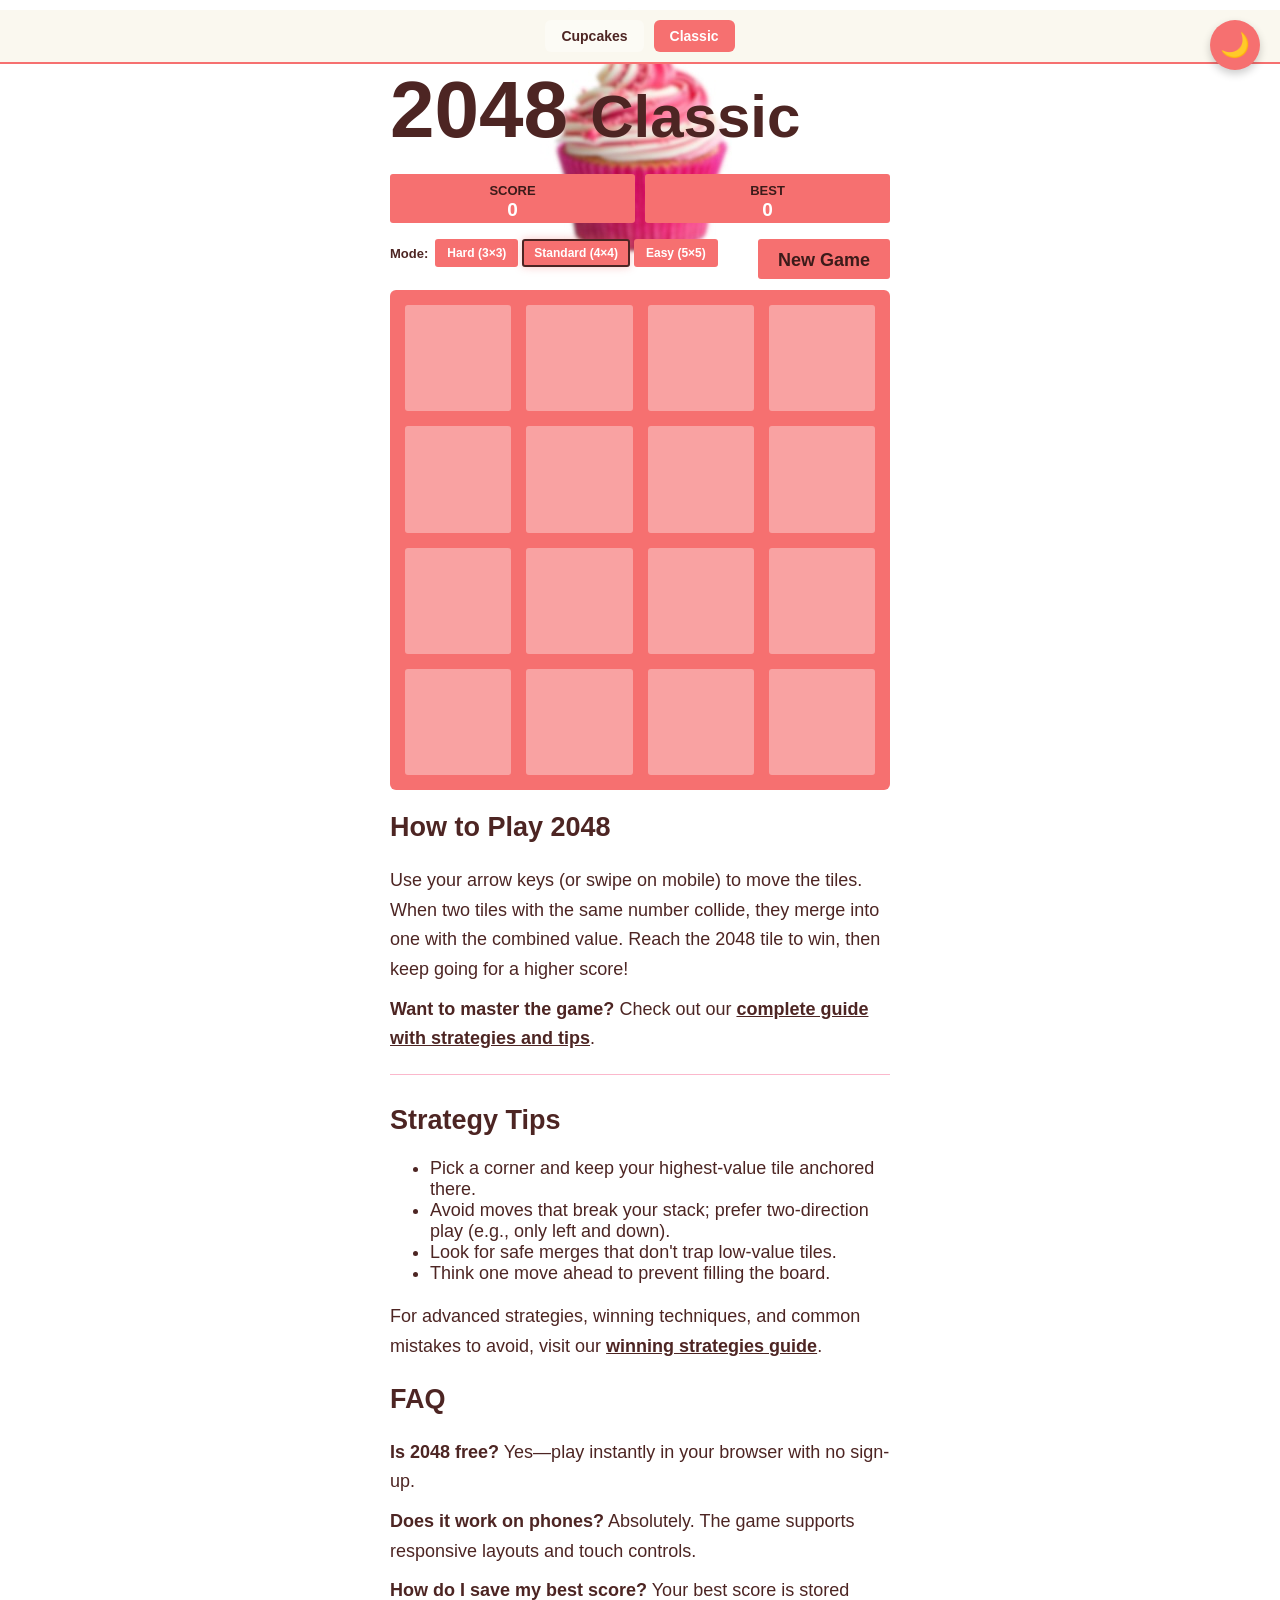
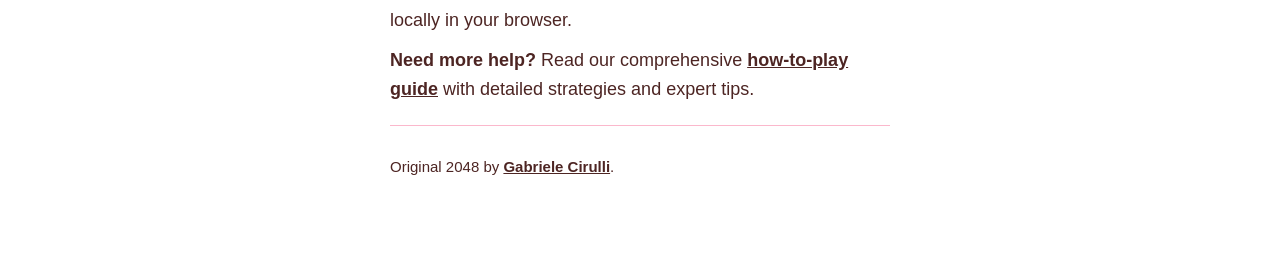
==== 2048-classic/index.html @ 0c113b05 "add classic mode" ====
<!DOCTYPE html>
<html lang="en">
<head>
  <meta charset="utf-8">
  <title>Play 2048 Classic — Original Number Puzzle | Free Online Game</title>
  <meta name="description" content="Play the classic 2048 puzzle game online. Merge number tiles to reach 2048 and beyond. Smooth gameplay, keyboard and swipe controls.">
  <meta name="referrer" content="strict-origin-when-cross-origin">
  <meta name="robots" content="index, follow">
  <meta name="theme-color" content="#f67070">

  <link rel="manifest" href="/manifest.json">

  <link href="/style/main.css" rel="stylesheet" type="text/css">

  <!-- Favicons for Google Search Results and browsers -->
  <link rel="icon" type="image/x-icon" href="/favicon.ico">
  <link rel="icon" type="image/png" sizes="16x16" href="/favicon.ico">
  <link rel="icon" type="image/png" sizes="32x32" href="/favicon.ico">
  <link rel="icon" type="image/png" sizes="48x48" href="/favicon.ico">
  <link rel="icon" type="image/png" sizes="96x96" href="/favicon.ico">
  <link rel="icon" type="image/png" sizes="192x192" href="/meta/apple-touch-icon.png">
  <link rel="apple-touch-icon" sizes="180x180" href="/meta/apple-touch-icon.png">
  <meta name="mobile-web-app-capable" content="yes">
  <meta name="apple-mobile-web-app-status-bar-style" content="black">

  <meta name="HandheldFriendly" content="True">
  <meta name="MobileOptimized" content="320">
  <meta name="viewport" content="width=device-width, initial-scale=1, maximum-scale=1, user-scalable=no">
  <meta name="format-detection" content="telephone=no" />

  <meta property="og:type" content="website">
  <meta property="og:title" content="Play 2048 Classic — Original Number Puzzle | Free Online Game">
  <meta property="og:description" content="Merge number tiles to reach 2048. Fast, responsive, and fun puzzle you can play in your browser.">
  <meta property="og:image" content="/style/img/1024.jpg">
  <meta property="og:image:alt" content="2048 Classic gameplay board">
  <meta property="og:url" content="/2048-classic/">

  <meta name="twitter:card" content="summary_large_image">
  <meta name="twitter:title" content="Play 2048 Classic — Free Online Puzzle">
  <meta name="twitter:description" content="Swipe or use arrow keys to combine numbers and score big.">
  <meta name="twitter:image" content="/style/img/1024.jpg">

  <link rel="preload" href="/style/fonts/ClearSans-Regular-webfont.woff" as="font" type="font/woff" crossorigin>
  <link rel="preload" href="/style/fonts/ClearSans-Bold-webfont.woff" as="font" type="font/woff" crossorigin>

  <!-- Google Analytics 4 -->
  <script>
    // Only load Google Analytics if not on localhost
    if (window.location.hostname !== 'localhost' && window.location.hostname !== '127.0.0.1') {
      // Dynamically load GA script
      var script = document.createElement('script');
      script.async = true;
      script.src = 'https://www.googletagmanager.com/gtag/js?id=G-WNR2M1MHVH';
      document.head.appendChild(script);

      window.dataLayer = window.dataLayer || [];
      function gtag(){dataLayer.push(arguments);}
      gtag('js', new Date());
      gtag('config', 'G-WNR2M1MHVH', {
        send_page_view: true,
        anonymize_ip: true,
        cookie_flags: 'SameSite=None;Secure'
      });
    }
  </script>
</head>
<body class="classic-theme">
  <div class="theme-switcher">
    <a href="/2048-cupcakes/">Cupcakes</a>
    <a href="/2048-classic/" class="active">Classic</a>
  </div>
  <div class="container">
    <button id="dark-mode-toggle" class="dark-mode-toggle" aria-label="Toggle dark mode" title="Toggle dark mode">
      <span class="toggle-icon">🌙</span>
    </button>
    <div class="heading">
      <div class="title-container">
        <h1 class="title">2048 <small>Classic</small></h1>
      </div>
      <div class="scores-container">
        <div class="score-container">0</div>
        <div class="best-container">0</div>
      </div>
    </div>

    <div class="above-game">
      <div class="mode-buttons-inline">
        <span class="mode-label">Mode:</span>
        <a href="/2048-classic/3x3/" class="mode-button-inline" title="Hard - 3×3 Grid">Hard<span class="grid-size"> (3×3)</span></a>
        <a href="/2048-classic/" class="mode-button-inline active" title="Standard - 4×4 Grid">Standard<span class="grid-size"> (4×4)</span></a>
        <a href="/2048-classic/5x5/" class="mode-button-inline" title="Easy - 5×5 Grid">Easy<span class="grid-size"> (5×5)</span></a>
      </div>
      <a class="restart-button"><span class="restart-text">New Game</span><img src="/style/img/new-game.svg" class="restart-icon" alt="New Game"></a>
    </div>

    <div class="game-container">
      <div class="game-message">
        <p></p>
        <div class="lower">
	        <a class="keep-playing-button">Keep going</a>
          <a class="retry-button">Retry</a>
          <div class="score-sharing"></div>
        </div>
      </div>

      <div class="grid-container">
        <div class="grid-row">
          <div class="grid-cell"></div>
          <div class="grid-cell"></div>
          <div class="grid-cell"></div>
          <div class="grid-cell"></div>
        </div>
        <div class="grid-row">
          <div class="grid-cell"></div>
          <div class="grid-cell"></div>
          <div class="grid-cell"></div>
          <div class="grid-cell"></div>
        </div>
        <div class="grid-row">
          <div class="grid-cell"></div>
          <div class="grid-cell"></div>
          <div class="grid-cell"></div>
          <div class="grid-cell"></div>
        </div>
        <div class="grid-row">
          <div class="grid-cell"></div>
          <div class="grid-cell"></div>
          <div class="grid-cell"></div>
          <div class="grid-cell"></div>
        </div>
      </div>

      <div class="tile-container">

      </div>
    </div>

    <section aria-labelledby="how-to-play">
      <h2 id="how-to-play">How to Play 2048</h2>
      <p>Use your arrow keys (or swipe on mobile) to move the tiles. When two tiles with the same number collide, they merge into one with the combined value. Reach the 2048 tile to win, then keep going for a higher score!</p>
      <p><strong>Want to master the game?</strong> Check out our <a href="/2048-classic/how-to-play/" title="Complete guide to playing 2048">complete guide with strategies and tips</a>.</p>
    </section>
    <hr>
    <section aria-labelledby="strategy-tips">
      <h2 id="strategy-tips">Strategy Tips</h2>
      <ul>
        <li>Pick a corner and keep your highest-value tile anchored there.</li>
        <li>Avoid moves that break your stack; prefer two-direction play (e.g., only left and down).</li>
        <li>Look for safe merges that don't trap low-value tiles.</li>
        <li>Think one move ahead to prevent filling the board.</li>
      </ul>
      <p>For advanced strategies, winning techniques, and common mistakes to avoid, visit our <a href="/2048-classic/how-to-win/" title="How to win 2048 strategies">winning strategies guide</a>.</p>
    </section>
    <section aria-labelledby="faq">
      <h2 id="faq">FAQ</h2>
      <p><strong>Is 2048 free?</strong> Yes—play instantly in your browser with no sign-up.</p>
      <p><strong>Does it work on phones?</strong> Absolutely. The game supports responsive layouts and touch controls.</p>
      <p><strong>How do I save my best score?</strong> Your best score is stored locally in your browser.</p>
      <p><strong>Need more help?</strong> Read our comprehensive <a href="/2048-classic/how-to-play/" title="How to play 2048 guide">how-to-play guide</a> with detailed strategies and expert tips.</p>
    </section>
    <hr>
    <footer class="site-footer"><small>Original 2048 by <a href="http://gabrielecirulli.com" target="_blank" rel="noopener">Gabriele Cirulli</a>.</small></footer>
  </div>

  <!-- Offline message overlay (outside container to avoid scaling issues) -->
  <div id="offline-message" class="offline-overlay" style="display: none;">
    <div class="offline-content">
      <h2>No Internet Connection</h2>
      <p>Please connect to the internet to play 2048 Classic.</p>
      <p class="offline-subtitle">The game requires an active internet connection to function.</p>
    </div>
  </div>

  <script type="application/ld+json">
  {
    "@context": "https://schema.org",
    "@type": "Game",
    "name": "2048 Classic",
    "description": "Merge number tiles to reach 2048 in this free, browser-based puzzle game with keyboard and touch controls.",
    "genre": "Puzzle",
    "applicationCategory": "Game",
    "operatingSystem": "Browser",
    "image": "/style/img/1024.jpg",
    "url": "/2048-classic/"
  }
  </script>

  <script src="/js/game_config.js"></script>
  <script src="/js/dark_mode.js"></script>
  <script src="/js/bind_polyfill.js" defer></script>
  <script src="/js/classlist_polyfill.js" defer></script>
  <script src="/js/animframe_polyfill.js" defer></script>
  <script src="/js/l10n.js" defer></script>
  <script src="/js/localization.js" defer></script>
  <script src="/js/keyboard_input_manager.js" defer></script>
  <script src="/js/html_actuator.js" defer></script>
  <script src="/js/grid.js" defer></script>
  <script src="/js/tile.js" defer></script>
  <script src="/js/local_storage_manager.js" defer></script>
  <script src="/js/game_manager.js" defer></script>
  <script src="/js/application.js" defer></script>
  <script>
    window.twttr = (function (d,s,id) {
      var t, js, fjs = d.getElementsByTagName(s)[0];
      if (d.getElementById(id)) return; js=d.createElement(s); js.id=id;
      js.src="https://platform.twitter.com/widgets.js"; fjs.parentNode.insertBefore(js, fjs);
      return window.twttr || (t = { _e: [], ready: function(f){ t._e.push(f) } });
    }(document, "script", "twitter-wjs"));
  </script>

  <!-- Service Worker Registration for PWA -->
  <script>
    if ('serviceWorker' in navigator) {
      window.addEventListener('load', function() {
        navigator.serviceWorker.register('/sw.js')
          .then(function(registration) {
            console.log('ServiceWorker registration successful with scope: ', registration.scope);
          })
          .catch(function(error) {
            console.log('ServiceWorker registration failed: ', error);
          });
      });
    }
  </script>

  <!-- Offline Detection -->
  <script>
    (function() {
      var offlineMessage = document.getElementById('offline-message');
      var gameContainer = document.querySelector('.game-container');

      function updateOfflineStatus() {
        if (!navigator.onLine) {
          offlineMessage.style.display = 'flex';
          if (gameContainer) {
            gameContainer.style.pointerEvents = 'none';
            gameContainer.style.opacity = '0.5';
          }
        } else {
          offlineMessage.style.display = 'none';
          if (gameContainer) {
            gameContainer.style.pointerEvents = 'auto';
            gameContainer.style.opacity = '1';
          }
        }
      }

      // Check on load
      updateOfflineStatus();

      // Listen for online/offline events
      window.addEventListener('online', updateOfflineStatus);
      window.addEventListener('offline', updateOfflineStatus);

      // Also check periodically in case events don't fire
      setInterval(function() {
        fetch('/manifest.json', { method: 'HEAD', cache: 'no-cache' })
          .then(function() {
            if (!navigator.onLine) {
              // Force update if we detect connection
              updateOfflineStatus();
            }
          })
          .catch(function() {
            // Network error - we're offline
            if (navigator.onLine) {
              updateOfflineStatus();
            }
          });
      }, 5000);
    })();
  </script>
</body>
</html>
---- style/main.css ----
@import url(fonts/clear-sans.css);
/* $tile-gold-glow-color: lighten($tile-gold-color, 15%); */

/* CSS Variables for theming */
:root {
  --bg-color: #fff;
  --text-color: #4d2523;
  --background-image: url(img/image-blr.jpg);
  --container-bg: #faf8ef;
  --score-bg: #f67070;
  --score-label-color: #3c1b1a;
  --game-container-bg: #f67070;
  --grid-cell-bg: rgba(255, 255, 255, 0.35);
  --game-message-bg: rgba(255, 255, 255, 0.7);
  --link-color: #4d2523;
  --hr-color: #fbb8cc;
  --tile-2-bg: #fff;
  --tile-4-bg: #eeeaf1;
  --tile-8-bg: #ddd5e3;
  --tile-16-bg: #ccc0d5;
  --tile-32-bg: #bcabc7;
  --tile-64-bg: #ab96b9;
  --tile-128-bg: #9a81ab;
  --tile-256-bg: #8a6c9d;
  --tile-512-bg: #79578f;
  --tile-1024-bg: #684281;
  --tile-2048-bg: #582e74;
  --tile-super-bg: #343236;
  --offline-bg: rgba(0, 0, 0, 0.85);
  --offline-content-bg: #faf8ef;
  --offline-text: #776e65;
  --guide-section-bg: #faf8ef;
  --guide-title-color: #4d2523;
  --guide-intro-color: #000000;
  --guide-border-color: #f67070;
  --guide-heading-color: #4d2523;
  --guide-subheading-color: #776e65;
  --guide-text-color: #4d2523;
  --table-bg: #fff;
  --table-hover-bg: #f9f9f9;
  --faq-bg: #fff;
  --faq-border-color: #f67070;
  --nav-link-bg: #f67070;
  --nav-link-hover-bg: #d85a5a;
  --cta-link-bg: #f67070;
  --cta-link-hover-bg: #d85a5a;
  --guide-footer-color: #8f7a66;
}

:root.dark-mode,
html.dark-mode,
body.dark-mode {
  --bg-color: #1a1a1a;
  --text-color: #e8e6e3;
  --background-image: none;
  --container-bg: #2d2d2d;
  --score-bg: #c44c4c;
  --score-label-color: #ffd4d4;
  --game-container-bg: #c44c4c;
  --grid-cell-bg: rgba(0, 0, 0, 0.3);
  --game-message-bg: rgba(30, 30, 30, 0.9);
  --link-color: #8ab4f8;
  --hr-color: #5a3a4a;
  --tile-2-bg: #3a3a3a;
  --tile-4-bg: #4a4050;
  --tile-8-bg: #5a4f63;
  --tile-16-bg: #6a5e75;
  --tile-32-bg: #7a6d87;
  --tile-64-bg: #8a7c99;
  --tile-128-bg: #9a8bab;
  --tile-256-bg: #aa9abd;
  --tile-512-bg: #ba9fcf;
  --tile-1024-bg: #caace1;
  --tile-2048-bg: #dab9f3;
  --tile-super-bg: #eac8ff;
  --offline-bg: rgba(0, 0, 0, 0.95);
  --offline-content-bg: #2d2d2d;
  --offline-text: #c0b8b0;
  --guide-section-bg: #2d2d2d;
  --guide-title-color: #e8e6e3;
  --guide-intro-color: #b8b0a8;
  --guide-border-color: #c44c4c;
  --guide-heading-color: #e8e6e3;
  --guide-subheading-color: #b8b0a8;
  --guide-text-color: #d0ccc8;
  --table-bg: #3a3a3a;
  --table-hover-bg: #454545;
  --faq-bg: #3a3a3a;
  --faq-border-color: #c44c4c;
  --nav-link-bg: #c44c4c;
  --nav-link-hover-bg: #a83e3e;
  --cta-link-bg: #c44c4c;
  --cta-link-hover-bg: #a83e3e;
  --guide-footer-color: #888;
}

html {
  background-color: var(--bg-color);
  transition: background-color 0.3s ease;
}

html, body {
  margin: 0;
  padding: 0;
  background-color: var(--bg-color);
  color: var(--text-color);
  font-family: "Clear Sans", "Helvetica Neue", Arial, sans-serif;
  font-size: 18px;
  transition: background-color 0.3s ease, color 0.3s ease;
}

body {
  padding: 80px 0;
  background-image: var(--background-image);
  max-width: 100%;
  background-position: top center;
  background-repeat: no-repeat; }

/* Reduce top padding when theme switcher is present */
body:has(.theme-switcher) {
  padding-top: 10px;
}

.heading:after {
  content: "";
  display: block;
  clear: both; }

h1.title {
  font-size: 80px;
  font-weight: bold;
  margin: 0;
  display: block;
  text-align: center; }
  h1.title small {
    font-size: 60px; }

.title-container {
  position: relative;
  display: inline-block;
  padding-bottom: 10px; }

@-webkit-keyframes move-up {
  0% {
    top: 25px;
    opacity: 1; }

  100% {
    top: -50px;
    opacity: 0; } }
@-moz-keyframes move-up {
  0% {
    top: 25px;
    opacity: 1; }

  100% {
    top: -50px;
    opacity: 0; } }
@keyframes move-up {
  0% {
    top: 25px;
    opacity: 1; }

  100% {
    top: -50px;
    opacity: 0; } }
.scores-container, .scores-points {
  text-align: right; }

.score-container, .best-container,
.score-points, .best-points {
  overflow: hidden;
  position: relative;
  display: inline-block;
  background: var(--score-bg);
  padding: 15px 0px;
  font-size: 19px;
  text-transform: capitalize;
  height: 19px;
  line-height: 41px;
  font-weight: bold;
  border-radius: 3px;
  color: white;
  margin-top: 8px;
  margin-bottom: 16px;
  text-align: center;
  width: 49%;
  float: left; }
  .score-container:after, .best-container:after,
	.score-points:after, .best-points:after {
    position: absolute;
    width: 100%;
    top: 10px;
    left: 0;
    text-transform: uppercase;
    font-size: 13px;
    line-height: 13px;
    text-align: center;
    color: var(--score-label-color); }
  .score-container .score-addition, .best-container .score-addition,
	.score-points .score-addition, .best-points .score-addition {
    position: absolute;
    /*right: 60px;*/
    width: 100%;
    text-align: center;
    color: red;
    font-size: 19px;
    line-height: 19px;
    font-weight: bold;
    color: rgba(77, 37, 35, 0.9);
    z-index: 100;
    -webkit-animation: move-up 600ms ease-in;
    -moz-animation: move-up 600ms ease-in;
    animation: move-up 600ms ease-in;
    -webkit-animation-fill-mode: both;
    -moz-animation-fill-mode: both;
    animation-fill-mode: both; }

.best-container {
  float: right; }
.best-points {
  float: right; }

.score-container:after {
  content: "Cupcake"; }
.score-points:after {
  content: "Kcal"; }

.best-container:after {
  content: "Cupcake Max"; }
.best-points:after {
	content: "Kcal Max"; }

p {
  margin-top: 0;
  margin-bottom: 10px;
  line-height: 1.65; }

a {
  color: var(--link-color);
  font-weight: bold;
  text-decoration: underline;
  cursor: pointer; }

strong.important {
  text-transform: uppercase; }

hr {
  border: none;
  border-bottom: 1px solid var(--hr-color);
  margin-top: 20px;
  margin-bottom: 30px; }

/* Dark Mode Toggle Button */
.dark-mode-toggle {
  position: fixed;
  top: 20px;
  right: 20px;
  z-index: 1001;
  background: var(--score-bg);
  border: none;
  border-radius: 50%;
  width: 50px;
  height: 50px;
  cursor: pointer;
  box-shadow: 0 4px 8px rgba(0, 0, 0, 0.2);
  transition: all 0.3s ease;
  display: flex;
  align-items: center;
  justify-content: center;
  padding: 0;
}

.dark-mode-toggle:hover {
  transform: scale(1.1);
  box-shadow: 0 6px 12px rgba(0, 0, 0, 0.3);
}

.dark-mode-toggle:active {
  transform: scale(0.95);
}

.toggle-icon {
  font-size: 24px;
  line-height: 1;
  transition: transform 0.3s ease;
}

html.dark-mode .toggle-icon,
body.dark-mode .toggle-icon {
  transform: rotate(180deg);
}

.container {
  width: 500px;
  margin: 0 auto;
  position: relative;
}

@-webkit-keyframes fade-in {
  0% {
    opacity: 0; }

  100% {
    opacity: 1; } }
@-moz-keyframes fade-in {
  0% {
    opacity: 0; }

  100% {
    opacity: 1; } }
@keyframes fade-in {
  0% {
    opacity: 0; }

  100% {
    opacity: 1; } }
.game-container {
  margin-top: 11px;
  position: relative;
  padding: 15px;
  cursor: default;
  -webkit-touch-callout: none;
  -ms-touch-callout: none;
  -webkit-user-select: none;
  -moz-user-select: none;
  -ms-user-select: none;
  -ms-touch-action: none;
  touch-action: none;
  background: var(--game-container-bg);
  border-radius: 6px;
  width: 500px;
  height: 500px;
  -webkit-box-sizing: border-box;
  -moz-box-sizing: border-box;
  box-sizing: border-box; }
  .game-container .game-message {
    display: none;
    position: absolute;
    top: 0;
    right: 0;
    bottom: 0;
    left: 0;
    background: var(--game-message-bg);
    z-index: 100;
    text-align: center;
    -webkit-animation: fade-in 800ms ease 1200ms;
    -moz-animation: fade-in 800ms ease 1200ms;
    animation: fade-in 800ms ease 1200ms;
    -webkit-animation-fill-mode: both;
    -moz-animation-fill-mode: both;
    animation-fill-mode: both; }
    .game-container .game-message p {
      font-size: 60px;
      font-weight: bold;
      height: 60px;
      line-height: 60px;
      margin-top: 222px; }
    .game-container .game-message .lower {
      display: block;
      margin-top: 59px; }
    .game-container .game-message a {
      display: inline-block;
      background: var(--score-bg);
      border-radius: 3px;
      padding: 0 20px;
      text-decoration: none;
      color: var(--score-label-color);
      height: 40px;
      line-height: 42px;
      margin-left: 9px; }
      .game-container .game-message a.keep-playing-button {
        display: none; }
    .game-container .game-message .score-sharing {
      display: inline-block;
      vertical-align: middle;
      margin-left: 10px; }
    .game-container .game-message.game-won {
      background: rgba(88, 46, 116, 0.5);
      color: white; }
      .game-container .game-message.game-won a.keep-playing-button {
        display: inline-block; }
    .game-container .game-message.game-won, .game-container .game-message.game-over {
      display: block; }

.grid-container {
  position: absolute;
  z-index: 1; }

.grid-row {
  margin-bottom: 15px; }
  .grid-row:last-child {
    margin-bottom: 0; }
  .grid-row:after {
    content: "";
    display: block;
    clear: both; }

.grid-cell {
  width: 106.25px;
  height: 106.25px;
  margin-right: 15px;
  float: left;
  border-radius: 3px;
  background: var(--grid-cell-bg); }
  .grid-cell:last-child {
    margin-right: 0; }

.tile-container {
  position: absolute;
  z-index: 2; }

.tile, .tile .tile-inner {
  width: 107px;
  height: 107px;
  line-height: 116.25px; }
.tile.tile-position-1-1 {
  -webkit-transform: translate(0px, 0px);
  -moz-transform: translate(0px, 0px);
  transform: translate(0px, 0px); }
.tile.tile-position-1-2 {
  -webkit-transform: translate(0px, 121px);
  -moz-transform: translate(0px, 121px);
  transform: translate(0px, 121px); }
.tile.tile-position-1-3 {
  -webkit-transform: translate(0px, 242px);
  -moz-transform: translate(0px, 242px);
  transform: translate(0px, 242px); }
.tile.tile-position-1-4 {
  -webkit-transform: translate(0px, 363px);
  -moz-transform: translate(0px, 363px);
  transform: translate(0px, 363px); }
.tile.tile-position-2-1 {
  -webkit-transform: translate(121px, 0px);
  -moz-transform: translate(121px, 0px);
  transform: translate(121px, 0px); }
.tile.tile-position-2-2 {
  -webkit-transform: translate(121px, 121px);
  -moz-transform: translate(121px, 121px);
  transform: translate(121px, 121px); }
.tile.tile-position-2-3 {
  -webkit-transform: translate(121px, 242px);
  -moz-transform: translate(121px, 242px);
  transform: translate(121px, 242px); }
.tile.tile-position-2-4 {
  -webkit-transform: translate(121px, 363px);
  -moz-transform: translate(121px, 363px);
  transform: translate(121px, 363px); }
.tile.tile-position-3-1 {
  -webkit-transform: translate(242px, 0px);
  -moz-transform: translate(242px, 0px);
  transform: translate(242px, 0px); }
.tile.tile-position-3-2 {
  -webkit-transform: translate(242px, 121px);
  -moz-transform: translate(242px, 121px);
  transform: translate(242px, 121px); }
.tile.tile-position-3-3 {
  -webkit-transform: translate(242px, 242px);
  -moz-transform: translate(242px, 242px);
  transform: translate(242px, 242px); }
.tile.tile-position-3-4 {
  -webkit-transform: translate(242px, 363px);
  -moz-transform: translate(242px, 363px);
  transform: translate(242px, 363px); }
.tile.tile-position-4-1 {
  -webkit-transform: translate(363px, 0px);
  -moz-transform: translate(363px, 0px);
  transform: translate(363px, 0px); }
.tile.tile-position-4-2 {
  -webkit-transform: translate(363px, 121px);
  -moz-transform: translate(363px, 121px);
  transform: translate(363px, 121px); }
.tile.tile-position-4-3 {
  -webkit-transform: translate(363px, 242px);
  -moz-transform: translate(363px, 242px);
  transform: translate(363px, 242px); }
.tile.tile-position-4-4 {
  -webkit-transform: translate(363px, 363px);
  -moz-transform: translate(363px, 363px);
  transform: translate(363px, 363px); }

.tile {
  position: absolute;
  -webkit-transition: 100ms ease-in-out;
  -moz-transition: 100ms ease-in-out;
  transition: 100ms ease-in-out;
  -webkit-transition-property: -webkit-transform;
  -moz-transition-property: -moz-transform;
  transition-property: transform; }
  .tile .tile-inner {
    border-radius: 3px;
    background: white;
    text-align: center;
    font-weight: bold;
    z-index: 10;
    font-size: 55px; }
    .tile .tile-inner img {
      width: 100%;
      height: 100%; }
  .tile.tile-2 .tile-inner {
    background: var(--tile-2-bg);
    box-shadow: 0 0 30px 10px rgba(0, 0, 255, 0), inset 0 0 0 1px rgba(255, 255, 255, 0); }
  .tile.tile-4 .tile-inner {
    background: var(--tile-4-bg);
    box-shadow: 0 0 30px 10px rgba(0, 0, 255, 0), inset 0 0 0 1px rgba(255, 255, 255, 0); }
  .tile.tile-8 .tile-inner {
    color: white;
    background: var(--tile-8-bg);
    box-shadow: 0 0 30px 10px rgba(0, 0, 255, 0), inset 0 0 0 1px rgba(255, 255, 255, 0); }
  .tile.tile-16 .tile-inner {
    color: white;
    background: var(--tile-16-bg);
    box-shadow: 0 0 30px 10px rgba(0, 0, 255, 0), inset 0 0 0 1px rgba(255, 255, 255, 0); }
  .tile.tile-32 .tile-inner {
    color: white;
    background: var(--tile-32-bg);
    box-shadow: 0 0 30px 10px rgba(0, 0, 255, 0.07937), inset 0 0 0 1px rgba(255, 255, 255, 0.04762); }
  .tile.tile-64 .tile-inner {
    color: white;
    background: var(--tile-64-bg);
    box-shadow: 0 0 30px 10px rgba(0, 0, 255, 0.15873), inset 0 0 0 1px rgba(255, 255, 255, 0.09524); }
  .tile.tile-128 .tile-inner {
    color: white;
    background: var(--tile-128-bg);
    box-shadow: 0 0 30px 10px rgba(0, 0, 255, 0.2381), inset 0 0 0 1px rgba(255, 255, 255, 0.14286);
    font-size: 45px; }
    @media screen and (max-width: 520px) {
      .tile.tile-128 .tile-inner {
        font-size: 25px; } }
  .tile.tile-256 .tile-inner {
    color: white;
    background: var(--tile-256-bg);
    box-shadow: 0 0 30px 10px rgba(0, 0, 255, 0.31746), inset 0 0 0 1px rgba(255, 255, 255, 0.19048);
    font-size: 45px; }
    @media screen and (max-width: 520px) {
      .tile.tile-256 .tile-inner {
        font-size: 25px; } }
  .tile.tile-512 .tile-inner {
    color: white;
    background: var(--tile-512-bg);
    box-shadow: 0 0 30px 10px rgba(0, 0, 255, 0.39683), inset 0 0 0 1px rgba(255, 255, 255, 0.2381);
    font-size: 45px; }
    @media screen and (max-width: 520px) {
      .tile.tile-512 .tile-inner {
        font-size: 25px; } }
  .tile.tile-1024 .tile-inner {
    color: white;
    background: var(--tile-1024-bg);
    box-shadow: 0 0 30px 10px rgba(0, 0, 255, 0.47619), inset 0 0 0 1px rgba(255, 255, 255, 0.28571);
    font-size: 35px; }
    @media screen and (max-width: 520px) {
      .tile.tile-1024 .tile-inner {
        font-size: 15px; } }
  .tile.tile-2048 .tile-inner {
    color: white;
    background: var(--tile-2048-bg);
    box-shadow: 0 0 30px 10px rgba(0, 0, 255, 0.55556), inset 0 0 0 1px rgba(255, 255, 255, 0.33333);
    font-size: 35px; }
    @media screen and (max-width: 520px) {
      .tile.tile-2048 .tile-inner {
        font-size: 15px; } }
  .tile.tile-super .tile-inner {
    color: white;
    background: var(--tile-super-bg);
    font-size: 30px; }
    @media screen and (max-width: 520px) {
      .tile.tile-super .tile-inner {
        font-size: 10px; } }

@-webkit-keyframes appear {
  0% {
    opacity: 0;
    -webkit-transform: scale(0);
    -moz-transform: scale(0);
    transform: scale(0); }

  100% {
    opacity: 1;
    -webkit-transform: scale(1);
    -moz-transform: scale(1);
    transform: scale(1); } }
@-moz-keyframes appear {
  0% {
    opacity: 0;
    -webkit-transform: scale(0);
    -moz-transform: scale(0);
    transform: scale(0); }

  100% {
    opacity: 1;
    -webkit-transform: scale(1);
    -moz-transform: scale(1);
    transform: scale(1); } }
@keyframes appear {
  0% {
    opacity: 0;
    -webkit-transform: scale(0);
    -moz-transform: scale(0);
    transform: scale(0); }

  100% {
    opacity: 1;
    -webkit-transform: scale(1);
    -moz-transform: scale(1);
    transform: scale(1); } }
.tile-new .tile-inner {
  -webkit-animation: appear 200ms ease 100ms;
  -moz-animation: appear 200ms ease 100ms;
  animation: appear 200ms ease 100ms;
  -webkit-animation-fill-mode: backwards;
  -moz-animation-fill-mode: backwards;
  animation-fill-mode: backwards; }

@-webkit-keyframes pop {
  0% {
    -webkit-transform: scale(0);
    -moz-transform: scale(0);
    transform: scale(0); }

  50% {
    -webkit-transform: scale(1.2);
    -moz-transform: scale(1.2);
    transform: scale(1.2); }

  100% {
    -webkit-transform: scale(1);
    -moz-transform: scale(1);
    transform: scale(1); } }
@-moz-keyframes pop {
  0% {
    -webkit-transform: scale(0);
    -moz-transform: scale(0);
    transform: scale(0); }

  50% {
    -webkit-transform: scale(1.2);
    -moz-transform: scale(1.2);
    transform: scale(1.2); }

  100% {
    -webkit-transform: scale(1);
    -moz-transform: scale(1);
    transform: scale(1); } }
@keyframes pop {
  0% {
    -webkit-transform: scale(0);
    -moz-transform: scale(0);
    transform: scale(0); }

  50% {
    -webkit-transform: scale(1.2);
    -moz-transform: scale(1.2);
    transform: scale(1.2); }

  100% {
    -webkit-transform: scale(1);
    -moz-transform: scale(1);
    transform: scale(1); } }
.tile-merged .tile-inner {
  z-index: 20;
  -webkit-animation: pop 200ms ease 100ms;
  -moz-animation: pop 200ms ease 100ms;
  animation: pop 200ms ease 100ms;
  -webkit-animation-fill-mode: backwards;
  -moz-animation-fill-mode: backwards;
  animation-fill-mode: backwards; }

.above-game:after {
  content: "";
  display: block;
  clear: both; }

.game-intro {
  float: left;
  font-size: 25px;
  line-height: 42px;
  margin-bottom: 0;
  margin-top: 5px; }

.restart-button {
  display: inline-block;
  background: var(--score-bg);
  border-radius: 3px;
  padding: 0 20px;
  text-decoration: none;
  color: var(--score-label-color);
  height: 40px;
  line-height: 42px;
  display: block;
  text-align: center;
  float: right;
}

.restart-button .restart-text {
  display: inline;
}

.restart-button .restart-icon {
  display: none;
  vertical-align: middle;
  height: 24px;
  width: 24px;
  object-fit: contain;
}

.game-explanation {
  margin-top: 50px; }

/* Offline message overlay */
.offline-overlay {
  position: fixed;
  top: 0;
  left: 0;
  right: 0;
  bottom: 0;
  background: var(--offline-bg);
  z-index: 1000;
  display: flex;
  align-items: center;
  justify-content: center;
  backdrop-filter: blur(5px);
}

.offline-content {
  background: var(--offline-content-bg);
  border-radius: 6px;
  padding: 40px;
  max-width: 400px;
  text-align: center;
  box-shadow: 0 10px 40px rgba(0, 0, 0, 0.3);
}

.offline-content h2 {
  color: var(--offline-text);
  font-size: 28px;
  margin: 0 0 20px 0;
  font-weight: bold;
}

.offline-content p {
  color: var(--offline-text);
  font-size: 18px;
  line-height: 1.6;
  margin: 10px 0;
}

.offline-subtitle {
  font-size: 14px;
  color: var(--offline-text);
  margin-top: 15px;
}

@media screen and (max-width: 520px) {
  html, body {
    font-size: 15px; }
  
  .offline-content {
    padding: 30px 20px;
    margin: 20px;
    max-width: calc(100% - 40px);
  }
  
  .offline-content h2 {
    font-size: 22px;
  }
  
  .offline-content p {
    font-size: 16px;
  }

  body {
    margin: 20px 0;
    padding: 0 10px;
    overflow-x: hidden; }

  h1.title {
    font-size: 27px;
    margin-top: 15px; }
    h1.title small {
      font-size: 27px; }

  .container {
    width: 280px;
    margin: 0 auto;
    transform-origin: top center; }

  /* Dark mode toggle - smaller on mobile */
  .dark-mode-toggle {
    width: 36px;
    height: 36px;
    top: 10px;
    right: 10px;
  }

  .toggle-icon {
    font-size: 18px;
  }

  /* Scale up game container on wider mobile screens */
  @media screen and (min-width: 360px) {
    .container {
      transform: scale(1.14);
      margin-bottom: 40px;
    }
  }

  @media screen and (min-width: 400px) {
    .container {
      transform: scale(1.29);
      margin-bottom: 80px;
    }
  }

  @media screen and (min-width: 440px) {
    .container {
      transform: scale(1.43);
      margin-bottom: 120px;
    }
  }

  @media screen and (min-width: 480px) {
    .container {
      transform: scale(1.57);
      margin-bottom: 160px;
    }
  }

  .score-container, .best-container,
  .score-points, .best-points {
    margin-top: 0;
    padding: 15px 0px;
    min-width: 40px; }

  .heading {
    margin-bottom: 10px; }

  .game-intro {
    width: 55%;
    display: block;
    box-sizing: border-box;
    line-height: 1.65;
    font-size: 16px;
    margin-top: 0px; }

  .restart-button, .retry-button {
    width: 42%;
    padding: 0;
    display: block;
    box-sizing: border-box;
    margin-top: 2px; }

  .game-container {
    margin-top: 17px;
    position: relative;
    padding: 10px;
    cursor: default;
    -webkit-touch-callout: none;
    -ms-touch-callout: none;
    -webkit-user-select: none;
    -moz-user-select: none;
    -ms-user-select: none;
    -ms-touch-action: none;
    touch-action: none;
    background: var(--game-container-bg);
    border-radius: 6px;
    width: 280px;
    height: 280px;
    -webkit-box-sizing: border-box;
    -moz-box-sizing: border-box;
    box-sizing: border-box; }
    .game-container .game-message {
      display: none;
      position: absolute;
      top: 0;
      right: 0;
      bottom: 0;
      left: 0;
      background: var(--game-message-bg);
      z-index: 100;
      text-align: center;
      -webkit-animation: fade-in 800ms ease 1200ms;
      -moz-animation: fade-in 800ms ease 1200ms;
      animation: fade-in 800ms ease 1200ms;
      -webkit-animation-fill-mode: both;
      -moz-animation-fill-mode: both;
      animation-fill-mode: both; }
      .game-container .game-message p {
        font-size: 60px;
        font-weight: bold;
        height: 60px;
        line-height: 60px;
        margin-top: 222px; }
      .game-container .game-message .lower {
        display: block;
        margin-top: 59px; }
      .game-container .game-message a {
        display: inline-block;
        background: var(--score-bg);
        border-radius: 3px;
        padding: 0 20px;
        text-decoration: none;
        color: var(--score-label-color);
        height: 40px;
        line-height: 42px;
        margin-left: 9px; }
        .game-container .game-message a.keep-playing-button {
          display: none; }
      .game-container .game-message .score-sharing {
        display: inline-block;
        vertical-align: middle;
        margin-left: 10px; }
      .game-container .game-message.game-won {
        background: rgba(88, 46, 116, 0.5);
        color: white; }
        .game-container .game-message.game-won a.keep-playing-button {
          display: inline-block; }
      .game-container .game-message.game-won, .game-container .game-message.game-over {
        display: block; }

  .grid-container {
    position: absolute;
    z-index: 1; }

  .grid-row {
    margin-bottom: 10px; }
    .grid-row:last-child {
      margin-bottom: 0; }
    .grid-row:after {
      content: "";
      display: block;
      clear: both; }

  .grid-cell {
    width: 57.5px;
    height: 57.5px;
    margin-right: 10px;
    float: left;
    border-radius: 3px;
    background: var(--grid-cell-bg); }
    .grid-cell:last-child {
      margin-right: 0; }

  .tile-container {
    position: absolute;
    z-index: 2; }

  .tile, .tile .tile-inner {
    width: 58px;
    height: 58px;
    line-height: 67.5px; }
  .tile.tile-position-1-1 {
    -webkit-transform: translate(0px, 0px);
    -moz-transform: translate(0px, 0px);
    transform: translate(0px, 0px); }
  .tile.tile-position-1-2 {
    -webkit-transform: translate(0px, 67px);
    -moz-transform: translate(0px, 67px);
    transform: translate(0px, 67px); }
  .tile.tile-position-1-3 {
    -webkit-transform: translate(0px, 135px);
    -moz-transform: translate(0px, 135px);
    transform: translate(0px, 135px); }
  .tile.tile-position-1-4 {
    -webkit-transform: translate(0px, 202px);
    -moz-transform: translate(0px, 202px);
    transform: translate(0px, 202px); }
  .tile.tile-position-2-1 {
    -webkit-transform: translate(67px, 0px);
    -moz-transform: translate(67px, 0px);
    transform: translate(67px, 0px); }
  .tile.tile-position-2-2 {
    -webkit-transform: translate(67px, 67px);
    -moz-transform: translate(67px, 67px);
    transform: translate(67px, 67px); }
  .tile.tile-position-2-3 {
    -webkit-transform: translate(67px, 135px);
    -moz-transform: translate(67px, 135px);
    transform: translate(67px, 135px); }
  .tile.tile-position-2-4 {
    -webkit-transform: translate(67px, 202px);
    -moz-transform: translate(67px, 202px);
    transform: translate(67px, 202px); }
  .tile.tile-position-3-1 {
    -webkit-transform: translate(135px, 0px);
    -moz-transform: translate(135px, 0px);
    transform: translate(135px, 0px); }
  .tile.tile-position-3-2 {
    -webkit-transform: translate(135px, 67px);
    -moz-transform: translate(135px, 67px);
    transform: translate(135px, 67px); }
  .tile.tile-position-3-3 {
    -webkit-transform: translate(135px, 135px);
    -moz-transform: translate(135px, 135px);
    transform: translate(135px, 135px); }
  .tile.tile-position-3-4 {
    -webkit-transform: translate(135px, 202px);
    -moz-transform: translate(135px, 202px);
    transform: translate(135px, 202px); }
  .tile.tile-position-4-1 {
    -webkit-transform: translate(202px, 0px);
    -moz-transform: translate(202px, 0px);
    transform: translate(202px, 0px); }
  .tile.tile-position-4-2 {
    -webkit-transform: translate(202px, 67px);
    -moz-transform: translate(202px, 67px);
    transform: translate(202px, 67px); }
  .tile.tile-position-4-3 {
    -webkit-transform: translate(202px, 135px);
    -moz-transform: translate(202px, 135px);
    transform: translate(202px, 135px); }
  .tile.tile-position-4-4 {
    -webkit-transform: translate(202px, 202px);
    -moz-transform: translate(202px, 202px);
    transform: translate(202px, 202px); }

  .tile .tile-inner {
    font-size: 35px; }

  .game-message p {
    font-size: 30px !important;
    height: 30px !important;
    line-height: 30px !important;
    margin-top: 90px !important; }
  .game-message .lower {
    margin-top: 30px !important; }
  .game-message.game-won .score-sharing {
    margin-top: 10px; } }
.legend-row {
  padding: 10px 5px; }
  .legend-row:after {
    content: "";
    display: block;
    clear: both; }
  .legend-row p {
    margin-left: 93.33333px;
    margin-top: 23.33333px;
    text-transform: capitalize; }

.legend-grid {
  position: relative;
  padding: 7.5px;
  cursor: default;
  -webkit-touch-callout: none;
  -ms-touch-callout: none;
  -webkit-user-select: none;
  -moz-user-select: none;
  -ms-user-select: none;
  -ms-touch-action: none;
  touch-action: none;
  background: var(--game-container-bg);
  border-radius: 4px;
  width: 73px;
  height: 73px;
  -webkit-box-sizing: border-box;
  -moz-box-sizing: border-box;
  box-sizing: border-box;
  float: left; }

.legend-cell {
  width: 57.5px;
  height: 57.5px;
  margin-right: 7.5px;
  float: left;
  border-radius: 3px;
  background: var(--grid-cell-bg); }
  .legend-cell img {
    width: 100%;
    height: 100%; }

.cell-2 {
  background: var(--tile-2-bg);
  box-shadow: 0 0 30px 5px rgba(0, 0, 255, 0), inset 0 0 0 1px rgba(255, 255, 255, 0); }

.cell-4 {
  background: var(--tile-4-bg);
  box-shadow: 0 0 30px 5px rgba(0, 0, 255, 0), inset 0 0 0 1px rgba(255, 255, 255, 0); }

.cell-8 {
  color: white;
  background: var(--tile-8-bg);
  box-shadow: 0 0 30px 5px rgba(0, 0, 255, 0), inset 0 0 0 1px rgba(255, 255, 255, 0); }

.cell-16 {
  color: white;
  background: var(--tile-16-bg);
  box-shadow: 0 0 30px 5px rgba(0, 0, 255, 0), inset 0 0 0 1px rgba(255, 255, 255, 0); }

.cell-32 {
  color: white;
  background: var(--tile-32-bg);
  box-shadow: 0 0 30px 5px rgba(0, 0, 255, 0.07937), inset 0 0 0 1px rgba(255, 255, 255, 0.04762); }

.cell-64 {
  color: white;
  background: var(--tile-64-bg);
  box-shadow: 0 0 30px 5px rgba(0, 0, 255, 0.15873), inset 0 0 0 1px rgba(255, 255, 255, 0.09524); }

.cell-128 {
  color: white;
  background: var(--tile-128-bg);
  box-shadow: 0 0 30px 5px rgba(0, 0, 255, 0.2381), inset 0 0 0 1px rgba(255, 255, 255, 0.14286); }

.cell-256 {
  color: white;
  background: var(--tile-256-bg);
  box-shadow: 0 0 30px 5px rgba(0, 0, 255, 0.31746), inset 0 0 0 1px rgba(255, 255, 255, 0.19048); }

.cell-512 {
  color: white;
  background: var(--tile-512-bg);
  box-shadow: 0 0 30px 5px rgba(0, 0, 255, 0.39683), inset 0 0 0 1px rgba(255, 255, 255, 0.2381); }

.cell-1024 {
  color: white;
  background: var(--tile-1024-bg);
  box-shadow: 0 0 30px 5px rgba(0, 0, 255, 0.47619), inset 0 0 0 1px rgba(255, 255, 255, 0.28571); }

.cell-2048 {
  color: white;
  background: var(--tile-2048-bg);
  box-shadow: 0 0 30px 5px rgba(0, 0, 255, 0.55556), inset 0 0 0 1px rgba(255, 255, 255, 0.33333); }

.cell-4096 {
  color: white;
  background: #582e74;
  box-shadow: 0 0 30px 5px rgba(0, 0, 255, 0.6), inset 0 0 0 1px rgba(255, 255, 255, 0.38); }

.cell-8192 {
  color: white;
  background: #582e74;
  box-shadow: 0 0 30px 5px rgba(0, 0, 255, 0.7), inset 0 0 0 1px rgba(255, 255, 255, 0.43); }

.repo-link {
  margin-top: 40px;
  margin-right: 20px;
  text-align: right; }

/* Guide pages (how-to-play, how-to-win) styles */
.guide-header {
  text-align: center;
  margin-bottom: 40px;
  padding-bottom: 20px;
  border-bottom: 2px solid var(--guide-border-color);
}
.guide-title {
  font-size: 36px;
  color: var(--guide-title-color);
  margin-bottom: 15px;
}
.guide-intro {
  font-size: 18px;
  color: var(--guide-intro-color);
  max-width: 800px;
  margin: 0 auto 20px;
  line-height: 1.6;
}
.guide-nav {
  margin-top: 20px;
  display: flex;
  gap: 15px;
  justify-content: center;
  flex-wrap: wrap;
}
.nav-link {
  display: inline-block;
  padding: 10px 20px;
  background: var(--nav-link-bg);
  color: #fff !important;
  text-decoration: none !important;
  border-radius: 5px;
  font-weight: bold;
  cursor: pointer;
}
.nav-link:hover {
  background: var(--nav-link-hover-bg);
  color: #fff !important;
}
.guide-content {
  max-width: 900px;
  margin: 0 auto;
}
.guide-section {
  margin-bottom: 50px;
  padding: 30px;
  background: var(--guide-section-bg);
  border-radius: 8px;
  box-shadow: 0 2px 10px rgba(0,0,0,.1);
}
.guide-section h2 {
  color: var(--guide-heading-color);
  font-size: 28px;
  margin-bottom: 20px;
  border-bottom: 2px solid var(--guide-border-color);
  padding-bottom: 10px;
}
.guide-section h3 {
  color: var(--guide-subheading-color);
  font-size: 22px;
  margin-top: 25px;
  margin-bottom: 15px;
}
.guide-section p {
  line-height: 1.8;
  color: var(--guide-text-color);
  margin-bottom: 15px;
}
.guide-section ul {
  margin: 15px 0;
  padding-left: 30px;
}
.guide-section li {
  margin-bottom: 10px;
  line-height: 1.6;
  color: var(--guide-text-color);
}
.levels-table {
  overflow-x: auto;
  margin: 20px 0;
}
.levels-table table {
  width: 100%;
  border-collapse: collapse;
  background: var(--table-bg);
  border-radius: 5px;
  overflow: hidden;
}
.levels-table th {
  background: var(--nav-link-bg);
  color: #fff;
  padding: 12px;
  text-align: left;
  font-weight: bold;
}
.levels-table td {
  padding: 10px 12px;
  border-bottom: 1px solid var(--hr-color);
  vertical-align: middle;
  color: var(--guide-text-color);
}
.cupcake-image {
  text-align: center;
  width: 80px;
}
.cupcake-image img {
  border-radius: 5px;
  object-fit: cover;
  box-shadow: 0 2px 5px rgba(0,0,0,.1);
}
.levels-table tr:hover {
  background: var(--table-hover-bg);
}
.levels-table tr:hover .cupcake-image img {
  transform: scale(1.05);
  transition: transform .2s ease;
}
.faq-item {
  margin-bottom: 30px;
  padding: 20px;
  background: var(--faq-bg);
  border-radius: 5px;
  border-left: 4px solid var(--faq-border-color);
}
.faq-item h3 {
  color: var(--guide-heading-color);
  margin-top: 0;
  font-size: 20px;
}
.faq-item p {
  color: var(--guide-text-color);
}
.cta-link {
  display: inline-block;
  padding: 12px 24px;
  background: var(--cta-link-bg);
  color: #fff;
  text-decoration: none;
  border-radius: 5px;
  font-weight: bold;
  margin-top: 10px;
}
.cta-link:hover {
  background: var(--cta-link-hover-bg);
}
.guide-footer {
  text-align: center;
  margin-top: 50px;
  padding-top: 30px;
  border-top: 1px solid var(--hr-color);
  color: var(--guide-footer-color);
}
@media screen and (max-width: 520px) {
  .guide-title {
    font-size: 24px;
  }
  .guide-section {
    padding: 20px;
  }
  .guide-section h2 {
    font-size: 22px;
  }
  .guide-section h3 {
    font-size: 18px;
  }
  .guide-content {
    padding: 0 10px;
  }
  .levels-table {
    overflow-x: auto;
    -webkit-overflow-scrolling: touch;
    margin: 20px -20px;
    padding: 0 20px;
  }
  .levels-table table {
    font-size: 11px;
    min-width: 100%;
    display: block;
    overflow-x: auto;
  }
  .levels-table th,
  .levels-table td {
    padding: 6px 4px;
    font-size: 11px;
  }
  .cupcake-image {
    width: 40px;
    padding: 2px;
  }
  .cupcake-image img {
    width: 36px;
    height: 36px;
  }
  .guide-nav {
    flex-direction: column;
    align-items: center;
    gap: 10px;
  }
  .guide-nav .nav-link {
    width: 80%;
    max-width: 280px;
    text-align: center;
  }
}

/* ========================================
   Mode Selector Styles
   ======================================== */
.mode-selector {
  text-align: center;
  margin: 20px 0;
  padding: 15px;
  background: var(--container-bg);
  border-radius: 8px;
  box-shadow: 0 2px 5px rgba(0, 0, 0, 0.1);
}

.mode-selector-label {
  display: block;
  font-weight: bold;
  color: var(--text-color);
  margin-bottom: 10px;
  font-size: 16px;
}

.mode-buttons {
  display: flex;
  gap: 10px;
  justify-content: center;
  flex-wrap: wrap;
}

.mode-button {
  display: inline-block;
  padding: 10px 20px;
  background: var(--score-bg);
  color: #fff;
  text-decoration: none;
  border-radius: 5px;
  font-weight: bold;
  transition: all 0.3s ease;
  border: 2px solid transparent;
}

.mode-button:hover {
  background: var(--nav-link-hover-bg);
  transform: translateY(-2px);
  box-shadow: 0 4px 8px rgba(0, 0, 0, 0.2);
}

.mode-button.active {
  background: var(--guide-border-color);
  border-color: var(--text-color);
  box-shadow: 0 0 15px rgba(246, 112, 112, 0.5);
}

/* Compact inline mode selector */
.mode-buttons-inline {
  float: left;
  display: flex;
  gap: 4px;
  align-items: center;
}

.mode-label {
  color: var(--text-color);
  font-weight: bold;
  font-size: 13px;
  margin-right: 3px;
}

.mode-button-inline {
  display: inline-block;
  padding: 5px 10px;
  background: var(--score-bg);
  color: #fff;
  text-decoration: none;
  border-radius: 3px;
  font-weight: bold;
  font-size: 12px;
  transition: all 0.2s ease;
  border: 2px solid transparent;
  white-space: nowrap;
}

.mode-button-inline .grid-size {
  display: inline;
}

.mode-button-inline:hover {
  background: var(--nav-link-hover-bg);
  transform: translateY(-1px);
}

.mode-button-inline.active {
  background: var(--guide-border-color);
  border-color: var(--text-color);
  box-shadow: 0 0 8px rgba(246, 112, 112, 0.4);
}

/* ========================================
   3x3 Grid Styles
   ======================================== */
.grid-container.grid-3x3 {
  width: 500px;
  height: 500px;
}

.grid-container.grid-3x3 .grid-row {
  margin-bottom: 15px;
}

.grid-container.grid-3x3 .grid-row:last-child {
  margin-bottom: 0;
}

.grid-container.grid-3x3 .grid-cell {
  width: 146.67px;
  height: 146.67px;
  margin-right: 15px;
}

.grid-container.grid-3x3 .grid-cell:last-child {
  margin-right: 0;
}

/* 3x3 Tile sizes and positions */
.grid-3x3 .tile,
.grid-3x3 .tile .tile-inner {
  width: 146.67px;
  height: 146.67px;
  line-height: 146.67px;
}

/* 3x3 Tile positions - spacing is 161.67px (146.67 + 15) */
.grid-3x3 .tile.tile-position-1-1 {
  transform: translate(0px, 0px);
}
.grid-3x3 .tile.tile-position-1-2 {
  transform: translate(0px, 161.67px);
}
.grid-3x3 .tile.tile-position-1-3 {
  transform: translate(0px, 323.34px);
}
.grid-3x3 .tile.tile-position-2-1 {
  transform: translate(161.67px, 0px);
}
.grid-3x3 .tile.tile-position-2-2 {
  transform: translate(161.67px, 161.67px);
}
.grid-3x3 .tile.tile-position-2-3 {
  transform: translate(161.67px, 323.34px);
}
.grid-3x3 .tile.tile-position-3-1 {
  transform: translate(323.34px, 0px);
}
.grid-3x3 .tile.tile-position-3-2 {
  transform: translate(323.34px, 161.67px);
}
.grid-3x3 .tile.tile-position-3-3 {
  transform: translate(323.34px, 323.34px);
}

/* ========================================
   5x5 Grid Styles
   ======================================== */
.grid-container.grid-5x5 {
  width: 500px;
  height: 500px;
}

.grid-container.grid-5x5 .grid-row {
  margin-bottom: 15px;
}

.grid-container.grid-5x5 .grid-row:last-child {
  margin-bottom: 0;
}

.grid-container.grid-5x5 .grid-cell {
  width: 82px;
  height: 82px;
  margin-right: 15px;
}

.grid-container.grid-5x5 .grid-cell:last-child {
  margin-right: 0;
}

/* 5x5 Tile sizes and positions */
.grid-5x5 .tile,
.grid-5x5 .tile .tile-inner {
  width: 82px;
  height: 82px;
  line-height: 82px;
}

/* 5x5 Tile positions - spacing is 97px (82 + 15) */
.grid-5x5 .tile.tile-position-1-1 {
  transform: translate(0px, 0px);
}
.grid-5x5 .tile.tile-position-1-2 {
  transform: translate(0px, 97px);
}
.grid-5x5 .tile.tile-position-1-3 {
  transform: translate(0px, 194px);
}
.grid-5x5 .tile.tile-position-1-4 {
  transform: translate(0px, 291px);
}
.grid-5x5 .tile.tile-position-1-5 {
  transform: translate(0px, 388px);
}
.grid-5x5 .tile.tile-position-2-1 {
  transform: translate(97px, 0px);
}
.grid-5x5 .tile.tile-position-2-2 {
  transform: translate(97px, 97px);
}
.grid-5x5 .tile.tile-position-2-3 {
  transform: translate(97px, 194px);
}
.grid-5x5 .tile.tile-position-2-4 {
  transform: translate(97px, 291px);
}
.grid-5x5 .tile.tile-position-2-5 {
  transform: translate(97px, 388px);
}
.grid-5x5 .tile.tile-position-3-1 {
  transform: translate(194px, 0px);
}
.grid-5x5 .tile.tile-position-3-2 {
  transform: translate(194px, 97px);
}
.grid-5x5 .tile.tile-position-3-3 {
  transform: translate(194px, 194px);
}
.grid-5x5 .tile.tile-position-3-4 {
  transform: translate(194px, 291px);
}
.grid-5x5 .tile.tile-position-3-5 {
  transform: translate(194px, 388px);
}
.grid-5x5 .tile.tile-position-4-1 {
  transform: translate(291px, 0px);
}
.grid-5x5 .tile.tile-position-4-2 {
  transform: translate(291px, 97px);
}
.grid-5x5 .tile.tile-position-4-3 {
  transform: translate(291px, 194px);
}
.grid-5x5 .tile.tile-position-4-4 {
  transform: translate(291px, 291px);
}
.grid-5x5 .tile.tile-position-4-5 {
  transform: translate(291px, 388px);
}
.grid-5x5 .tile.tile-position-5-1 {
  transform: translate(388px, 0px);
}
.grid-5x5 .tile.tile-position-5-2 {
  transform: translate(388px, 97px);
}
.grid-5x5 .tile.tile-position-5-3 {
  transform: translate(388px, 194px);
}
.grid-5x5 .tile.tile-position-5-4 {
  transform: translate(388px, 291px);
}
.grid-5x5 .tile.tile-position-5-5 {
  transform: translate(388px, 388px);
}

/* Mobile responsive adjustments for different grid sizes */
@media screen and (max-width: 520px) {
  /* 3x3 mobile */
  .grid-container.grid-3x3 .grid-row {
    margin-bottom: 10px;
  }

  .grid-container.grid-3x3 .grid-cell {
    width: 80px;
    height: 80px;
    margin-right: 10px;
  }

  .grid-3x3 .tile,
  .grid-3x3 .tile .tile-inner {
    width: 80px;
    height: 80px;
    line-height: 80px;
  }

  .grid-3x3 .tile.tile-position-1-1 { transform: translate(0px, 0px); }
  .grid-3x3 .tile.tile-position-1-2 { transform: translate(0px, 90px); }
  .grid-3x3 .tile.tile-position-1-3 { transform: translate(0px, 180px); }
  .grid-3x3 .tile.tile-position-2-1 { transform: translate(90px, 0px); }
  .grid-3x3 .tile.tile-position-2-2 { transform: translate(90px, 90px); }
  .grid-3x3 .tile.tile-position-2-3 { transform: translate(90px, 180px); }
  .grid-3x3 .tile.tile-position-3-1 { transform: translate(180px, 0px); }
  .grid-3x3 .tile.tile-position-3-2 { transform: translate(180px, 90px); }
  .grid-3x3 .tile.tile-position-3-3 { transform: translate(180px, 180px); }

  /* 5x5 mobile */
  .grid-container.grid-5x5 .grid-row {
    margin-bottom: 10px;
  }

  .grid-container.grid-5x5 .grid-cell {
    width: 44px;
    height: 44px;
    margin-right: 10px;
  }

  .grid-5x5 .tile,
  .grid-5x5 .tile .tile-inner {
    width: 44px;
    height: 44px;
    line-height: 44px;
  }

  .grid-5x5 .tile.tile-position-1-1 { transform: translate(0px, 0px); }
  .grid-5x5 .tile.tile-position-1-2 { transform: translate(0px, 54px); }
  .grid-5x5 .tile.tile-position-1-3 { transform: translate(0px, 108px); }
  .grid-5x5 .tile.tile-position-1-4 { transform: translate(0px, 162px); }
  .grid-5x5 .tile.tile-position-1-5 { transform: translate(0px, 216px); }
  .grid-5x5 .tile.tile-position-2-1 { transform: translate(54px, 0px); }
  .grid-5x5 .tile.tile-position-2-2 { transform: translate(54px, 54px); }
  .grid-5x5 .tile.tile-position-2-3 { transform: translate(54px, 108px); }
  .grid-5x5 .tile.tile-position-2-4 { transform: translate(54px, 162px); }
  .grid-5x5 .tile.tile-position-2-5 { transform: translate(54px, 216px); }
  .grid-5x5 .tile.tile-position-3-1 { transform: translate(108px, 0px); }
  .grid-5x5 .tile.tile-position-3-2 { transform: translate(108px, 54px); }
  .grid-5x5 .tile.tile-position-3-3 { transform: translate(108px, 108px); }
  .grid-5x5 .tile.tile-position-3-4 { transform: translate(108px, 162px); }
  .grid-5x5 .tile.tile-position-3-5 { transform: translate(108px, 216px); }
  .grid-5x5 .tile.tile-position-4-1 { transform: translate(162px, 0px); }
  .grid-5x5 .tile.tile-position-4-2 { transform: translate(162px, 54px); }
  .grid-5x5 .tile.tile-position-4-3 { transform: translate(162px, 108px); }
  .grid-5x5 .tile.tile-position-4-4 { transform: translate(162px, 162px); }
  .grid-5x5 .tile.tile-position-4-5 { transform: translate(162px, 216px); }
  .grid-5x5 .tile.tile-position-5-1 { transform: translate(216px, 0px); }
  .grid-5x5 .tile.tile-position-5-2 { transform: translate(216px, 54px); }
  .grid-5x5 .tile.tile-position-5-3 { transform: translate(216px, 108px); }
  .grid-5x5 .tile.tile-position-5-4 { transform: translate(216px, 162px); }
  .grid-5x5 .tile.tile-position-5-5 { transform: translate(216px, 216px); }

  .mode-selector {
    padding: 10px;
  }

  .mode-buttons {
    gap: 5px;
  }

  .mode-button {
    padding: 8px 12px;
    font-size: 14px;
  }

  /* Inline mode selector mobile */
  .mode-buttons-inline {
    float: left;
    gap: 4px;
    margin-bottom: 10px;
    flex-wrap: nowrap;
  }

  .mode-label {
    font-size: 12px;
    width: auto;
    margin-right: 3px;
  }

  .mode-button-inline {
    padding: 6px 10px;
    font-size: 12px;
  }

  .mode-button-inline .grid-size {
    display: none;
  }

  .restart-button {
    float: right;
    width: auto;
    padding: 8px;
    min-width: auto;
    height: auto;
    line-height: 1;
  }

  .restart-button .restart-text {
    display: none;
  }

  .restart-button .restart-icon {
    display: block;
    height: 24px;
    width: 24px;
    object-fit: contain;
  }
}

/* ============================================
   THEME SWITCHER STYLES
   ============================================ */

.theme-switcher {
  display: flex;
  justify-content: center;
  gap: 10px;
  padding: 10px 15px;
  background-color: var(--container-bg);
  border-bottom: 2px solid var(--game-container-bg);
  position: sticky;
  top: 0;
  z-index: 1000;
}

.theme-switcher a {
  padding: 8px 16px;
  text-decoration: none;
  color: var(--text-color);
  background-color: var(--grid-cell-bg);
  border-radius: 6px;
  font-weight: 600;
  font-size: 14px;
  transition: all 0.2s ease;
}

.theme-switcher a:hover {
  background-color: var(--score-bg);
  color: #fff;
}

.theme-switcher a.active {
  background-color: var(--score-bg);
  color: #fff;
}

@media screen and (max-width: 520px) {
  .theme-switcher {
    padding: 8px 10px;
    gap: 8px;
  }

  .theme-switcher a {
    padding: 6px 12px;
    font-size: 12px;
  }
}

/* ============================================
   CLASSIC 2048 TILE STYLES
   ============================================ */

/* Classic theme uses numbers instead of images */
body.classic-theme .tile .tile-inner {
  display: flex;
  align-items: center;
  justify-content: center;
  font-weight: bold;
  font-size: 55px;
  line-height: 1;
}

body.classic-theme .tile .tile-inner img {
  display: none;
}

/* Classic tile colors - Original 2048 color scheme */
body.classic-theme .tile-2 .tile-inner {
  background: #eee4da;
  color: #776e65;
}

body.classic-theme .tile-4 .tile-inner {
  background: #ede0c8;
  color: #776e65;
}

body.classic-theme .tile-8 .tile-inner {
  background: #f2b179;
  color: #f9f6f2;
}

body.classic-theme .tile-16 .tile-inner {
  background: #f59563;
  color: #f9f6f2;
}

body.classic-theme .tile-32 .tile-inner {
  background: #f67c5f;
  color: #f9f6f2;
}

body.classic-theme .tile-64 .tile-inner {
  background: #f65e3b;
  color: #f9f6f2;
}

body.classic-theme .tile-128 .tile-inner {
  background: #edcf72;
  color: #f9f6f2;
  font-size: 45px;
}

body.classic-theme .tile-256 .tile-inner {
  background: #edcc61;
  color: #f9f6f2;
  font-size: 45px;
}

body.classic-theme .tile-512 .tile-inner {
  background: #edc850;
  color: #f9f6f2;
  font-size: 45px;
}

body.classic-theme .tile-1024 .tile-inner {
  background: #edc53f;
  color: #f9f6f2;
  font-size: 35px;
}

body.classic-theme .tile-2048 .tile-inner {
  background: #edc22e;
  color: #f9f6f2;
  font-size: 35px;
}

body.classic-theme .tile-super .tile-inner {
  background: #3c3a32;
  color: #f9f6f2;
  font-size: 30px;
}

/* Dark mode adjustments for classic theme */
body.dark-mode.classic-theme .tile-2 .tile-inner {
  background: #4a4a4a;
  color: #f0f0f0;
}

body.dark-mode.classic-theme .tile-4 .tile-inner {
  background: #5a5a5a;
  color: #f0f0f0;
}

body.dark-mode.classic-theme .tile-8 .tile-inner {
  background: #d4915a;
  color: #f9f6f2;
}

body.dark-mode.classic-theme .tile-16 .tile-inner {
  background: #d87545;
  color: #f9f6f2;
}

body.dark-mode.classic-theme .tile-32 .tile-inner {
  background: #d45c42;
  color: #f9f6f2;
}

body.dark-mode.classic-theme .tile-64 .tile-inner {
  background: #d43e1f;
  color: #f9f6f2;
}

body.dark-mode.classic-theme .tile-128 .tile-inner {
  background: #c4a855;
  color: #f9f6f2;
}

body.dark-mode.classic-theme .tile-256 .tile-inner {
  background: #c4a545;
  color: #f9f6f2;
}

body.dark-mode.classic-theme .tile-512 .tile-inner {
  background: #c4a035;
  color: #f9f6f2;
}

body.dark-mode.classic-theme .tile-1024 .tile-inner {
  background: #c49d25;
  color: #f9f6f2;
}

body.dark-mode.classic-theme .tile-2048 .tile-inner {
  background: #c49a15;
  color: #f9f6f2;
}

/* Classic theme font sizes for different grid sizes */
body.classic-theme .grid-3x3 .tile .tile-inner {
  font-size: 65px;
}

body.classic-theme .grid-3x3 .tile-128 .tile-inner,
body.classic-theme .grid-3x3 .tile-256 .tile-inner,
body.classic-theme .grid-3x3 .tile-512 .tile-inner {
  font-size: 55px;
}

body.classic-theme .grid-3x3 .tile-1024 .tile-inner,
body.classic-theme .grid-3x3 .tile-2048 .tile-inner {
  font-size: 45px;
}

body.classic-theme .grid-5x5 .tile .tile-inner {
  font-size: 35px;
}

body.classic-theme .grid-5x5 .tile-128 .tile-inner,
body.classic-theme .grid-5x5 .tile-256 .tile-inner,
body.classic-theme .grid-5x5 .tile-512 .tile-inner {
  font-size: 28px;
}

body.classic-theme .grid-5x5 .tile-1024 .tile-inner,
body.classic-theme .grid-5x5 .tile-2048 .tile-inner {
  font-size: 22px;
}

body.classic-theme .grid-5x5 .tile-super .tile-inner {
  font-size: 18px;
}

/* Mobile adjustments for classic theme */
@media screen and (max-width: 520px) {
  body.classic-theme .tile .tile-inner {
    font-size: 35px;
  }

  body.classic-theme .tile-128 .tile-inner,
  body.classic-theme .tile-256 .tile-inner,
  body.classic-theme .tile-512 .tile-inner {
    font-size: 28px;
  }

  body.classic-theme .tile-1024 .tile-inner,
  body.classic-theme .tile-2048 .tile-inner {
    font-size: 22px;
  }

  body.classic-theme .tile-super .tile-inner {
    font-size: 18px;
  }

  body.classic-theme .grid-3x3 .tile .tile-inner {
    font-size: 45px;
  }

  body.classic-theme .grid-3x3 .tile-128 .tile-inner,
  body.classic-theme .grid-3x3 .tile-256 .tile-inner,
  body.classic-theme .grid-3x3 .tile-512 .tile-inner {
    font-size: 35px;
  }

  body.classic-theme .grid-3x3 .tile-1024 .tile-inner,
  body.classic-theme .grid-3x3 .tile-2048 .tile-inner {
    font-size: 28px;
  }

  body.classic-theme .grid-5x5 .tile .tile-inner {
    font-size: 22px;
  }

  body.classic-theme .grid-5x5 .tile-128 .tile-inner,
  body.classic-theme .grid-5x5 .tile-256 .tile-inner,
  body.classic-theme .grid-5x5 .tile-512 .tile-inner {
    font-size: 18px;
  }

  body.classic-theme .grid-5x5 .tile-1024 .tile-inner,
  body.classic-theme .grid-5x5 .tile-2048 .tile-inner {
    font-size: 14px;
  }

  body.classic-theme .grid-5x5 .tile-super .tile-inner {
    font-size: 12px;
  }
}

/* Classic theme score labels */
body.classic-theme .score-container:after {
  content: "Score";
}

body.classic-theme .best-container:after {
  content: "Best";
}
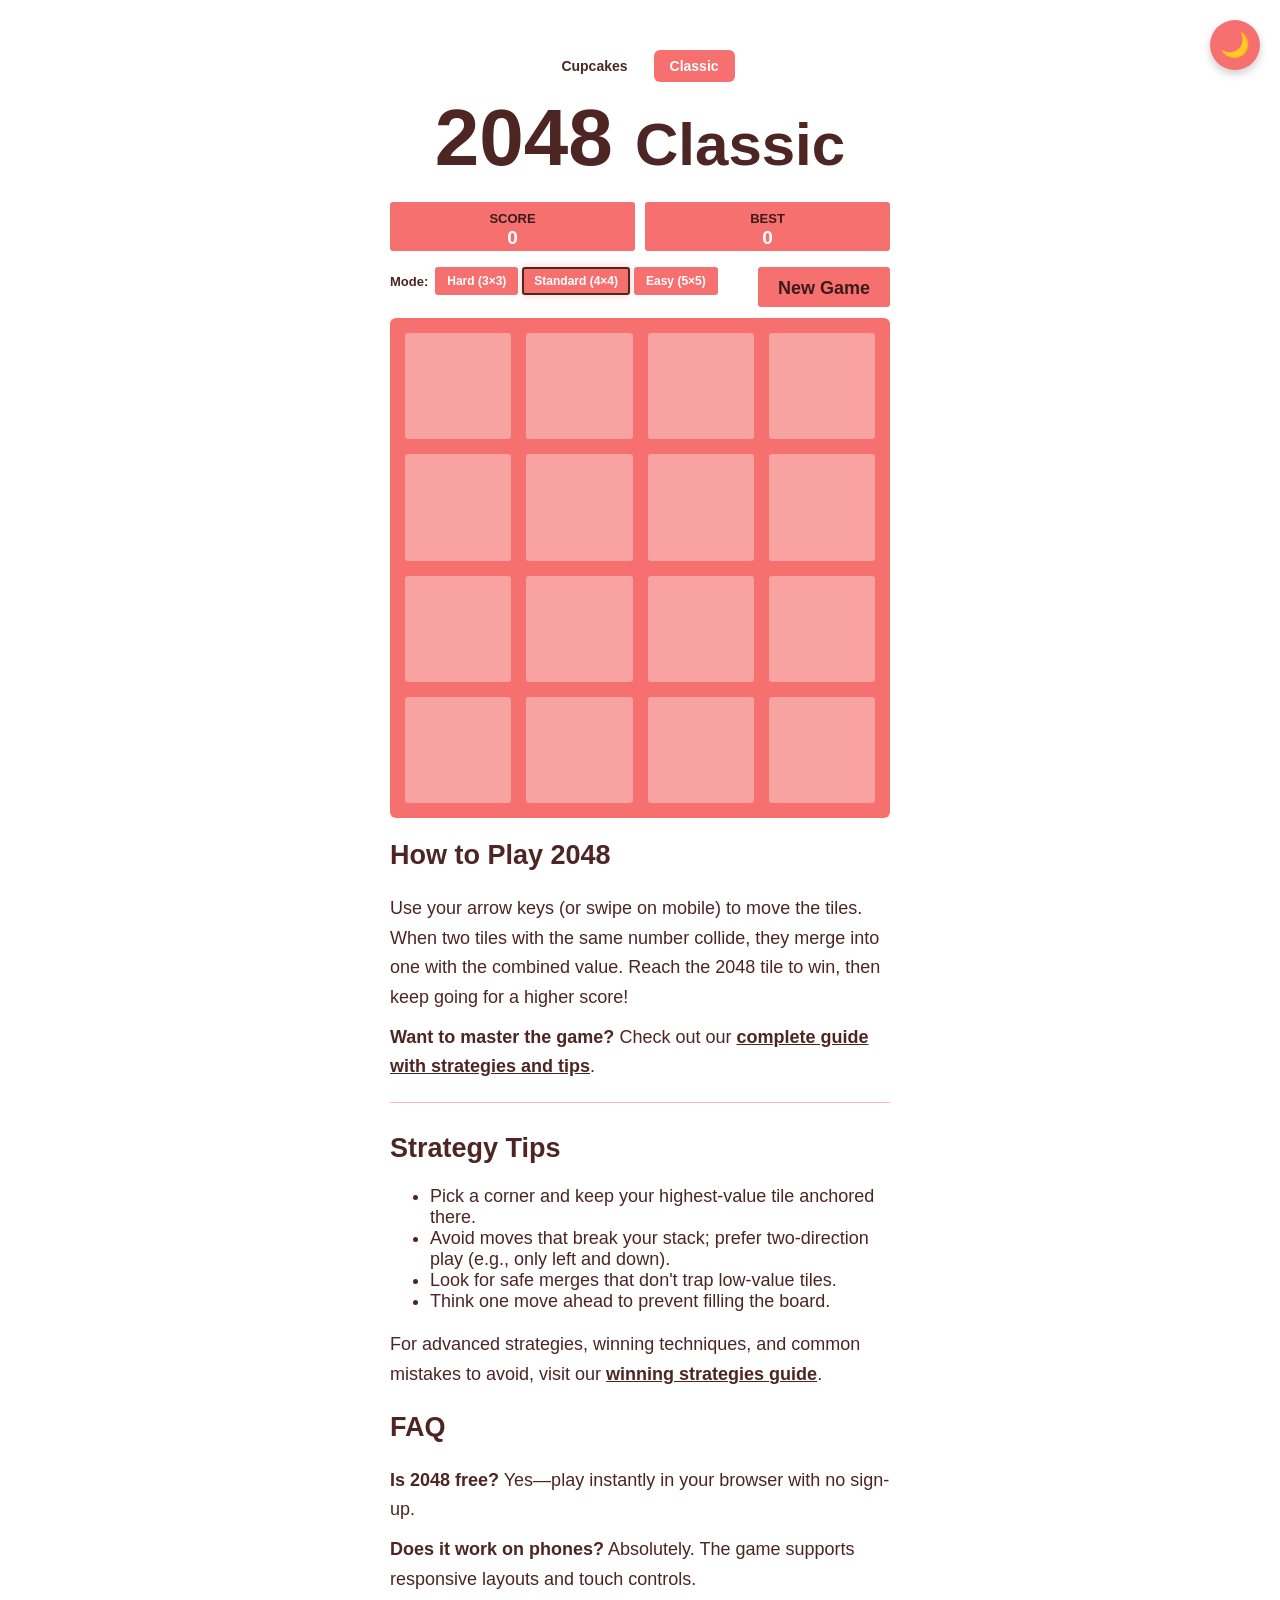
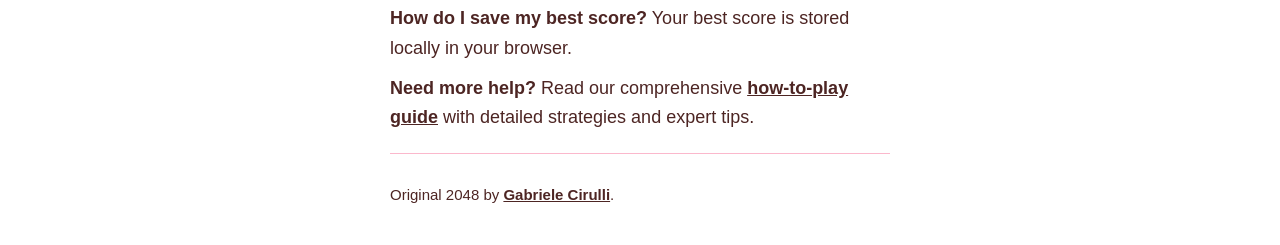
==== commit 34236059: "fix game switcher layout" ====
--- a/2048-classic/index.html
+++ b/2048-classic/index.html
@@ -65,17 +65,19 @@
   </script>
 </head>
 <body class="classic-theme">
-  <div class="theme-switcher">
-    <a href="/2048-cupcakes/">Cupcakes</a>
-    <a href="/2048-classic/" class="active">Classic</a>
-  </div>
   <div class="container">
     <button id="dark-mode-toggle" class="dark-mode-toggle" aria-label="Toggle dark mode" title="Toggle dark mode">
       <span class="toggle-icon">🌙</span>
     </button>
     <div class="heading">
-      <div class="title-container">
-        <h1 class="title">2048 <small>Classic</small></h1>
+      <div class="title-row">
+        <div class="title-container">
+          <h1 class="title">2048 <small>Classic</small></h1>
+        </div>
+        <div class="theme-switcher">
+          <a href="/2048-cupcakes/">Cupcakes</a>
+          <a href="/2048-classic/" class="active">Classic</a>
+        </div>
       </div>
       <div class="scores-container">
         <div class="score-container">0</div>
--- a/style/main.css
+++ b/style/main.css
@@ -5,7 +5,7 @@
 :root {
   --bg-color: #fff;
   --text-color: #4d2523;
-  --background-image: url(img/image-blr.jpg);
+  --background-image: none;
   --container-bg: #faf8ef;
   --score-bg: #f67070;
   --score-label-color: #3c1b1a;
@@ -110,16 +110,11 @@
 }
 
 body {
-  padding: 80px 0;
+  padding: 40px 0;
   background-image: var(--background-image);
   max-width: 100%;
   background-position: top center;
   background-repeat: no-repeat; }
-
-/* Reduce top padding when theme switcher is present */
-body:has(.theme-switcher) {
-  padding-top: 10px;
-}
 
 .heading:after {
   content: "";
@@ -289,6 +284,11 @@
 html.dark-mode .toggle-icon,
 body.dark-mode .toggle-icon {
   transform: rotate(180deg);
+}
+
+html.dark-mode .dark-mode-toggle,
+body.dark-mode .dark-mode-toggle {
+  background: var(--container-bg);
 }
 
 .container {
@@ -774,7 +774,7 @@
     overflow-x: hidden; }
 
   h1.title {
-    font-size: 27px;
+    font-size: 36px;
     margin-top: 15px; }
     h1.title small {
       font-size: 27px; }
@@ -786,14 +786,14 @@
 
   /* Dark mode toggle - smaller on mobile */
   .dark-mode-toggle {
-    width: 36px;
-    height: 36px;
-    top: 10px;
-    right: 10px;
+    width: 28px;
+    height: 28px;
+    top: 8px;
+    right: 8px;
   }
 
   .toggle-icon {
-    font-size: 18px;
+    font-size: 14px;
   }
 
   /* Scale up game container on wider mobile screens */
@@ -1698,10 +1698,20 @@
   }
 
   /* Inline mode selector mobile */
+  .above-game {
+    display: flex;
+    justify-content: space-between;
+    align-items: center;
+  }
+
+  .above-game:after {
+    display: none;
+  }
+
   .mode-buttons-inline {
-    float: left;
+    float: none;
     gap: 4px;
-    margin-bottom: 10px;
+    margin-bottom: 0;
     flex-wrap: nowrap;
   }
 
@@ -1721,7 +1731,7 @@
   }
 
   .restart-button {
-    float: right;
+    float: none;
     width: auto;
     padding: 8px;
     min-width: auto;
@@ -1745,16 +1755,18 @@
    THEME SWITCHER STYLES
    ============================================ */
 
+/* Title row - contains title and theme switcher */
+.title-row {
+  display: flex;
+  flex-direction: column-reverse;
+  align-items: center;
+}
+
 .theme-switcher {
   display: flex;
   justify-content: center;
   gap: 10px;
-  padding: 10px 15px;
-  background-color: var(--container-bg);
-  border-bottom: 2px solid var(--game-container-bg);
-  position: sticky;
-  top: 0;
-  z-index: 1000;
+  padding: 10px 0;
 }
 
 .theme-switcher a {
@@ -1778,15 +1790,60 @@
   color: #fff;
 }
 
+html.dark-mode .theme-switcher a,
+body.dark-mode .theme-switcher a {
+  background-color: var(--container-bg);
+}
+
+html.dark-mode .theme-switcher a:hover,
+body.dark-mode .theme-switcher a:hover,
+html.dark-mode .theme-switcher a.active,
+body.dark-mode .theme-switcher a.active {
+  background-color: var(--score-bg);
+}
+
 @media screen and (max-width: 520px) {
+  /* Hide subtitle on mobile - switcher already shows which version */
+  h1.title small {
+    display: none;
+  }
+
+  /* Title row becomes horizontal on mobile */
+  .title-row {
+    flex-direction: row;
+    justify-content: flex-start;
+    align-items: center;
+    gap: 10px;
+  }
+
+  .title-container {
+    padding-bottom: 0;
+  }
+
+  h1.title {
+    margin-top: 0;
+  }
+
+  /* Compact inline theme switcher for mobile */
   .theme-switcher {
-    padding: 8px 10px;
-    gap: 8px;
+    padding: 0;
+    gap: 4px;
   }
 
   .theme-switcher a {
-    padding: 6px 12px;
-    font-size: 12px;
+    padding: 4px 8px;
+    font-size: 10px;
+  }
+
+  /* Adjust spacing between title-row, scores, and above-game */
+  .scores-container {
+    margin-top: 10px;
+  }
+
+  .score-container, .best-container,
+  .score-points, .best-points {
+    margin-top: 0;
+    margin-bottom: 8px;
   }
 }
 
@@ -1875,62 +1932,6 @@
   font-size: 30px;
 }
 
-/* Dark mode adjustments for classic theme */
-body.dark-mode.classic-theme .tile-2 .tile-inner {
-  background: #4a4a4a;
-  color: #f0f0f0;
-}
-
-body.dark-mode.classic-theme .tile-4 .tile-inner {
-  background: #5a5a5a;
-  color: #f0f0f0;
-}
-
-body.dark-mode.classic-theme .tile-8 .tile-inner {
-  background: #d4915a;
-  color: #f9f6f2;
-}
-
-body.dark-mode.classic-theme .tile-16 .tile-inner {
-  background: #d87545;
-  color: #f9f6f2;
-}
-
-body.dark-mode.classic-theme .tile-32 .tile-inner {
-  background: #d45c42;
-  color: #f9f6f2;
-}
-
-body.dark-mode.classic-theme .tile-64 .tile-inner {
-  background: #d43e1f;
-  color: #f9f6f2;
-}
-
-body.dark-mode.classic-theme .tile-128 .tile-inner {
-  background: #c4a855;
-  color: #f9f6f2;
-}
-
-body.dark-mode.classic-theme .tile-256 .tile-inner {
-  background: #c4a545;
-  color: #f9f6f2;
-}
-
-body.dark-mode.classic-theme .tile-512 .tile-inner {
-  background: #c4a035;
-  color: #f9f6f2;
-}
-
-body.dark-mode.classic-theme .tile-1024 .tile-inner {
-  background: #c49d25;
-  color: #f9f6f2;
-}
-
-body.dark-mode.classic-theme .tile-2048 .tile-inner {
-  background: #c49a15;
-  color: #f9f6f2;
-}
-
 /* Classic theme font sizes for different grid sizes */
 body.classic-theme .grid-3x3 .tile .tile-inner {
   font-size: 65px;
